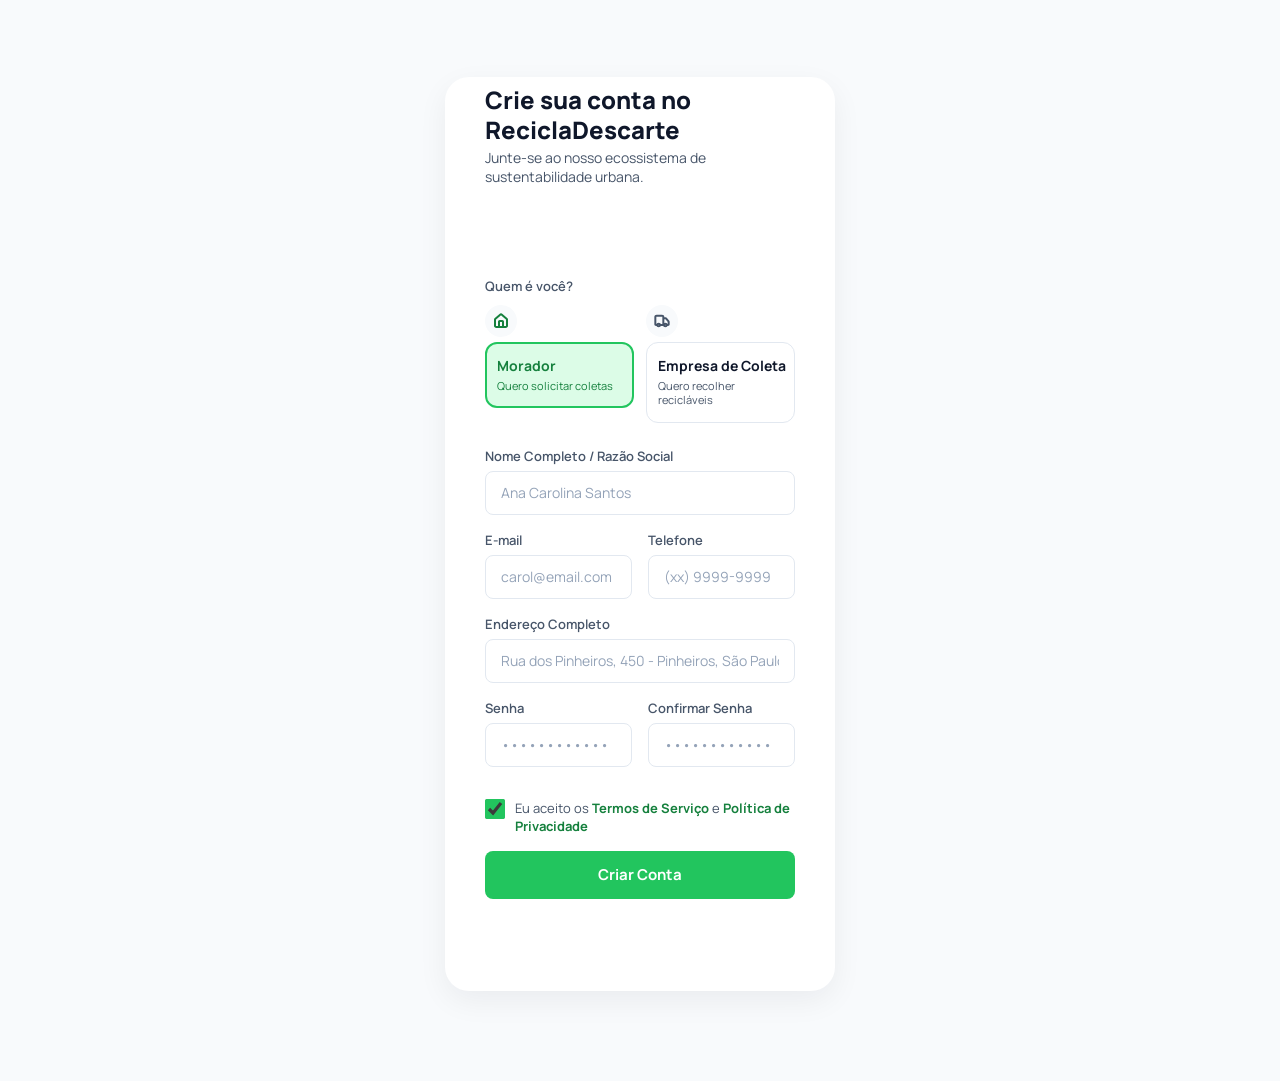
==== pages/cadastro.html @ 627e9cc2 "fix: alteração dos arquivos" ====
<!DOCTYPE html>
<html lang="pt-br">
<head>
  <meta charset="UTF-8">
  <meta name="viewport" content="width=device-width, initial-scale=1">
  <title>Cadastro | ReciclaDescarte</title>
  <meta name="description" content="Crie sua conta no ReciclaDescarte e junte-se ao nosso ecossistema de sustentabilidade urbana.">
  <link href="https://fonts.googleapis.com/css2?family=Manrope:wght@400;600;700;800&display=swap" rel="stylesheet">
  <link rel="stylesheet" href="../css/cadastro.css">
</head>
<body>

  <header class="topo">
    <h1>Crie sua conta no ReciclaDescarte</h1>
    <p>Junte-se ao nosso ecossistema de sustentabilidade urbana.</p>
  </header>

  <main>
    <form action="#" method="post">

      
      <fieldset>
        <legend>Quem é você?</legend>

        <div class="opcoes">
          <p>
            <img src="../icon/icon-home.svg" alt="Ícone de morador">
            <input type="radio" id="tipo-morador" name="tipo" value="morador" checked>
            <label for="tipo-morador">
              <strong>Morador</strong><br>
              <small>Quero solicitar coletas</small>
            </label>
          </p>

          <p>
            <img src="../icon/icon-truck.svg" alt="Ícone de empresa de coleta">
            <input type="radio" id="tipo-empresa" name="tipo" value="empresa">
            <label for="tipo-empresa">
              <strong>Empresa de Coleta</strong><br>
              <small>Quero recolher recicláveis</small>
            </label>
          </p>
        </div>
      </fieldset>

      
      <p>
        <label for="nome">Nome Completo / Razão Social</label><br>
        <input type="text" id="nome" name="nome" placeholder="Ana Carolina Santos" required>
      </p>

      
      <div class="linha">
        <p>
          <label for="email">E-mail</label><br>
          <input type="email" id="email" name="email" placeholder="carol@email.com" required>
        </p>

        <p>
          <label for="telefone">Telefone</label><br>
          <input type="tel" id="telefone" name="telefone" placeholder="(xx) 9999-9999" required>
        </p>
      </div>

      
      <p>
        <label for="endereco">Endereço Completo</label><br>
        <input type="text" id="endereco" name="endereco" placeholder="Rua dos Pinheiros, 450 - Pinheiros, São Paulo - SP" required>
      </p>

      
      <div class="linha">
        <p>
          <label for="senha">Senha</label><br>
          <input type="password" id="senha" name="senha" placeholder="••••••••••••" required>
        </p>

        <p>
          <label for="confirmar-senha">Confirmar Senha</label><br>
          <input type="password" id="confirmar-senha" name="confirmar-senha" placeholder="••••••••••••" required>
        </p>
      </div>

      
      <p class="termos">
        <input type="checkbox" id="termos" name="termos" checked required>
        <label for="termos">
          Eu aceito os <a href="termos.html">Termos de Serviço</a> e <a href="privacidade.html">Política de Privacidade</a>
        </label>
      </p>

      <button type="submit">Criar Conta</button>

    </form>
  </main>

</body>
</html>
---- css/cadastro.css ----
* { box-sizing: border-box; }

:root {
    --cor-texto:        #0F172A;  
    --cor-texto-suave:  #475569;  
    --cor-placeholder:  #94A3B8;  
    --cor-borda:        #E2E8F0;  
    --cor-branco:       #FFFFFF;  
    --cor-fundo:        #F8FAFC;  
    --cor-verde-escuro: #15803D;  
    --cor-verde:        #22C55E;  
    --cor-verde-claro:  #DCFCE7;  
}


body {
    margin: 0;
    padding-bottom: 90px;
    font-family: 'Manrope', system-ui, -apple-system, 'Segoe UI', Helvetica, Arial, sans-serif;
    color: var(--cor-texto);
    background: var(--cor-fundo);
}


br { display: none; }


.topo {
    max-width: 390px;
    margin: 0 auto;
    padding: 85px 40px 0;
}
h1 {
    margin: 0;
    font-size: 24px;
    font-weight: 800;
    line-height: 1.25;
    color: var(--cor-texto);
}
.topo p {
    margin: 4px 0 0;
    font-size: 14px;
    line-height: 1.35;
    color: var(--cor-texto-suave);
}


main {
    max-width: 390px;
    margin: -110px auto 0;
    padding: 120px 40px 92px;
    background: var(--cor-branco);
    border-radius: 24px;
    box-shadow: 0 10px 30px rgba(15, 23, 42, 0.06);
}


label, legend {
    display: block;
    padding: 0;
    font-size: 13px;
    font-weight: 600;
    line-height: 18px;
    color: var(--cor-texto-suave);
}

legend {
    position: relative;
    top: 80px;
}
form label { margin-bottom: 6px; }


fieldset {
    min-width: 0;
    margin: 0 0 24px;
    padding: 0;
    border: 0;
}


.opcoes {
    display: flex;
    gap: 12px;
    margin-top: 90px;
}
.opcoes p {
    position: relative;
    flex: 1;
    min-width: 0;
    margin: 0;
}


input[type="radio"] {
    position: absolute;
    opacity: 0;
}
.opcoes label {
    margin: 0;
    padding: 14px 8px 14px 11px;
    border: 1px solid var(--cor-borda);
    border-radius: 12px;
    background: var(--cor-branco);
    color: var(--cor-texto);
    font-weight: 400;
    cursor: pointer;
}
.opcoes strong {
    display: block;
    font-size: 14px;
    font-weight: 700;
    line-height: 1.3;
}
.opcoes small {
    display: block;
    margin-top: 4px;
    font-size: 11px;
    line-height: 1.3;
    color: var(--cor-texto-suave);
}


input[type="radio"]:checked + label {
    padding: 13px 7px 13px 10px;
    border: 2px solid var(--cor-verde);
    background: var(--cor-verde-claro);
    color: var(--cor-verde-escuro);
}
input[type="radio"]:checked + label small {
    color: var(--cor-verde-escuro);
}

input[type="radio"]:focus-visible + label {
    outline: 2px solid var(--cor-verde);
    outline-offset: 2px;
}


form p { margin: 0 0 16px; }

.linha { display: flex; gap: 16px; }
.linha p { flex: 1; min-width: 0; }

input[type="text"],
input[type="email"],
input[type="tel"],
input[type="password"] {
    width: 100%;
    height: 44px;
    padding: 0 15px;
    border: 1px solid var(--cor-borda);
    border-radius: 8px;
    background: var(--cor-branco);
    font: inherit;
    font-size: 14px;
    color: var(--cor-texto);
}
input::placeholder { color: var(--cor-placeholder); }

.termos {
    display: flex;
    gap: 10px;
    align-items: flex-start;
    margin: 16px 0 16px;
}
.termos input {
    flex-shrink: 0;
    width: 20px;
    height: 20px;
    margin: 0;
    accent-color: var(--cor-verde);
}
.termos label {
    margin: 0;
    font-weight: 400;
}
a {
    color: var(--cor-verde-escuro);
    font-weight: 700;
    text-decoration: none;
}

button {
    display: block;
    width: 100%;
    height: 48px;
    border: none;
    border-radius: 8px;
    background: var(--cor-verde);
    color: var(--cor-branco);
    font: inherit;
    font-size: 15px;
    font-weight: 700;
    cursor: pointer;
}
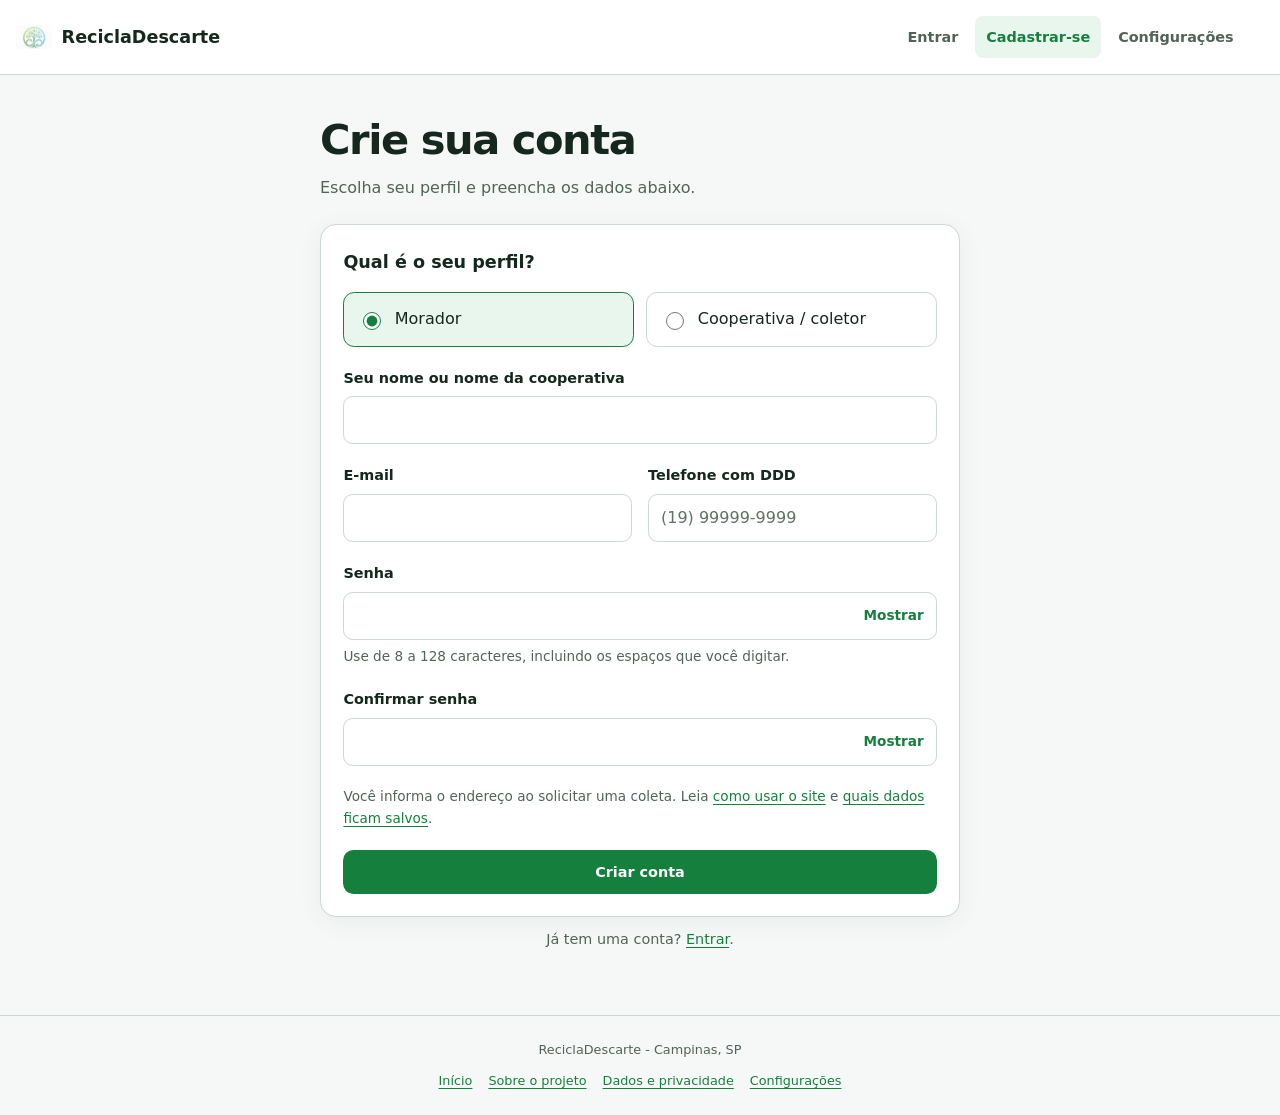
==== commit 0d00d3ff: "feat: js totalmente atualizado e separado adequadamente em modulos. Agora o código funciona como se " ====
--- a/pages/cadastro.html
+++ b/pages/cadastro.html
@@ -1,98 +1,110 @@
 <!DOCTYPE html>
-<html lang="pt-br">
+<html lang="pt-BR">
 <head>
-  <meta charset="UTF-8">
-  <meta name="viewport" content="width=device-width, initial-scale=1">
-  <title>Cadastro | ReciclaDescarte</title>
-  <meta name="description" content="Crie sua conta no ReciclaDescarte e junte-se ao nosso ecossistema de sustentabilidade urbana.">
-  <link href="https://fonts.googleapis.com/css2?family=Manrope:wght@400;600;700;800&display=swap" rel="stylesheet">
-  <link rel="stylesheet" href="../css/cadastro.css">
+    <meta charset="UTF-8">
+    <meta name="viewport" content="width=device-width, initial-scale=1.0">
+    <meta name="description" content="Crie seu perfil de morador ou cooperativa no ReciclaDescarte.">
+    <meta name="color-scheme" content="light dark">
+    <title>Criar conta | ReciclaDescarte</title>
+    <link rel="icon" href="../imagens/logo.png" type="image/png">
+    <link rel="stylesheet" href="../css/base.css">
+    <link rel="stylesheet" href="../css/cadastro.css">
 </head>
-<body>
+<body data-pagina="cadastro">
 
-  <header class="topo">
-    <h1>Crie sua conta no ReciclaDescarte</h1>
-    <p>Junte-se ao nosso ecossistema de sustentabilidade urbana.</p>
-  </header>
+    <a class="pular-conteudo" href="#conteudo">Pular para o conteúdo</a>
 
-  <main>
-    <form action="#" method="post">
+    <header id="cabecalho-app" class="cabecalho-app"></header>
 
-      
-      <fieldset>
-        <legend>Quem é você?</legend>
+    <div id="faixa-demo" class="faixa-demo" hidden></div>
 
-        <div class="opcoes">
-          <p>
-            <img src="../icon/icon-home.svg" alt="Ícone de morador">
-            <input type="radio" id="tipo-morador" name="tipo" value="morador" checked>
-            <label for="tipo-morador">
-              <strong>Morador</strong><br>
-              <small>Quero solicitar coletas</small>
-            </label>
-          </p>
+    <div class="container">
+        <p id="mensagem-global" class="mensagem" role="status" aria-live="polite" hidden></p>
 
-          <p>
-            <img src="../icon/icon-truck.svg" alt="Ícone de empresa de coleta">
-            <input type="radio" id="tipo-empresa" name="tipo" value="empresa">
-            <label for="tipo-empresa">
-              <strong>Empresa de Coleta</strong><br>
-              <small>Quero recolher recicláveis</small>
-            </label>
-          </p>
+        <div id="recuperar-pagina" class="acoes" hidden>
+            <button id="recarregar-pagina" type="button" class="botao botao-secundario">Tentar novamente</button>
+            <a href="entrar.html">Voltar para Entrar</a>
         </div>
-      </fieldset>
+        <p id="carregamento" class="mensagem" role="status" hidden>Verificando acesso…</p>
+        <noscript>
+            <p class="mensagem">Ative o JavaScript para usar os formulários e as configurações. <a href="../index.html">Página inicial</a>.</p>
+        </noscript>
+    </div>
 
-      
-      <p>
-        <label for="nome">Nome Completo / Razão Social</label><br>
-        <input type="text" id="nome" name="nome" placeholder="Ana Carolina Santos" required>
-      </p>
+    <main id="conteudo" class="container tela-cadastro" tabindex="-1">
 
-      
-      <div class="linha">
-        <p>
-          <label for="email">E-mail</label><br>
-          <input type="email" id="email" name="email" placeholder="carol@email.com" required>
-        </p>
+        <h1>Crie sua conta</h1>
+        <p>Escolha seu perfil e preencha os dados abaixo.</p>
 
-        <p>
-          <label for="telefone">Telefone</label><br>
-          <input type="tel" id="telefone" name="telefone" placeholder="(xx) 9999-9999" required>
-        </p>
-      </div>
+        <form id="form-cadastro" class="card pilha" method="post">
+            <fieldset>
+                <legend>Qual é o seu perfil?</legend>
 
-      
-      <p>
-        <label for="endereco">Endereço Completo</label><br>
-        <input type="text" id="endereco" name="endereco" placeholder="Rua dos Pinheiros, 450 - Pinheiros, São Paulo - SP" required>
-      </p>
+                <div class="perfis">
+                    <label class="perfil-opcao">
+                        <input type="radio" name="tipo" value="morador" checked required>
+                        <span>Morador</span>
+                    </label>
+                    <label class="perfil-opcao">
+                        <input type="radio" name="tipo" value="cooperativa" required>
+                        <span>Cooperativa / coletor</span>
+                    </label>
+                </div>
+            </fieldset>
 
-      
-      <div class="linha">
-        <p>
-          <label for="senha">Senha</label><br>
-          <input type="password" id="senha" name="senha" placeholder="••••••••••••" required>
-        </p>
+            <div class="campo">
+                <label for="nome">Seu nome ou nome da cooperativa</label>
+                <input id="nome" name="nome" type="text" autocomplete="name" minlength="2" maxlength="120" required>
+            </div>
 
-        <p>
-          <label for="confirmar-senha">Confirmar Senha</label><br>
-          <input type="password" id="confirmar-senha" name="confirmar-senha" placeholder="••••••••••••" required>
-        </p>
-      </div>
+            <div class="campo-duplo">
+                <div class="campo">
+                    <label for="email">E-mail</label>
+                    <input id="email" name="email" type="email" autocomplete="email" maxlength="254" required>
+                </div>
 
-      
-      <p class="termos">
-        <input type="checkbox" id="termos" name="termos" checked required>
-        <label for="termos">
-          Eu aceito os <a href="termos.html">Termos de Serviço</a> e <a href="privacidade.html">Política de Privacidade</a>
-        </label>
-      </p>
+                <div class="campo">
+                    <label for="telefone">Telefone com DDD</label>
+                    <input id="telefone" name="telefone" type="tel" autocomplete="tel-national" maxlength="20" placeholder="(19) 99999-9999" required>
+                </div>
+            </div>
 
-      <button type="submit">Criar Conta</button>
+            <div class="campo">
+                <label for="senha">Senha</label>
 
-    </form>
-  </main>
+                <div class="senha-wrapper">
+                    <input id="senha" name="senha" type="password" autocomplete="new-password" minlength="8" maxlength="128" aria-describedby="ajuda-senha" required>
+                    <button type="button" class="botao-texto" data-mostrar-senha="senha" aria-controls="senha" aria-pressed="false">Mostrar</button>
+                </div>
+                <small id="ajuda-senha" class="texto-pequeno">Use de 8 a 128 caracteres, incluindo os espaços que você digitar.</small>
+            </div>
 
+            <div class="campo">
+                <label for="confirmar-senha">Confirmar senha</label>
+
+                <div class="senha-wrapper">
+                    <input id="confirmar-senha" name="confirmar_senha" type="password" autocomplete="new-password" minlength="8" maxlength="128" required>
+                    <button type="button" class="botao-texto" data-mostrar-senha="confirmar-senha" aria-controls="confirmar-senha" aria-pressed="false">Mostrar</button>
+                </div>
+            </div>
+            <p class="texto-pequeno">Você informa o endereço ao solicitar uma coleta. Leia <a href="sobre.html#uso">como usar o site</a> e <a href="sobre.html#privacidade">quais dados ficam salvos</a>.</p>
+            <p id="mensagem-form" class="mensagem" role="status" hidden></p>
+            <button type="submit" class="botao botao-primario botao-largo">Criar conta</button>
+        </form>
+        <p class="voltar-login">Já tem uma conta? <a href="entrar.html">Entrar</a>.</p>
+    </main>
+
+    <footer class="rodape">
+        <p>ReciclaDescarte - Campinas, SP</p>
+
+        <nav aria-label="Links do rodapé">
+            <a href="../index.html">Início</a>
+            <a href="sobre.html">Sobre o projeto</a>
+            <a href="sobre.html#privacidade">Dados e privacidade</a>
+            <a href="configuracoes.html">Configurações</a>
+        </nav>
+    </footer>
+
+    <script type="module" src="../scripts/main.js"></script>
 </body>
 </html>
--- a/css/base.css
+++ b/css/base.css
@@ -0,0 +1,784 @@
+/* Tokens e componentes compartilhados entre as páginas. Carregar antes do CSS da página. */
+:root {
+    color-scheme: light;
+    --verde: #15803d;
+    --verde-hover: #166534;
+    --verde-suave: #e9f6ee;
+    --fundo: #f6f8f7;
+    --superficie: #fff;
+    --texto: #15271e;
+    --suave: #526359;
+    --borda: #ccd8d0;
+    --erro: #a51c30;
+    --erro-fundo: #fff0f2;
+    --aviso: #754b0b;
+    --aviso-fundo: #fff6de;
+    --sombra: 0 5px 24px #173e2510;
+    font-family:
+        system-ui,
+        -apple-system,
+        BlinkMacSystemFont,
+        "Segoe UI",
+        sans-serif;
+    font-size: 16px;
+}
+
+:root[data-tema="escuro"] {
+    color-scheme: dark;
+    --verde: #86efac;
+    --verde-hover: #bbf7d0;
+    --verde-suave: #183e2b;
+    --fundo: #101b15;
+    --superficie: #1b2b21;
+    --texto: #edf5ef;
+    --suave: #b8c8bd;
+    --borda: #486052;
+    --erro: #ffabb8;
+    --erro-fundo: #411f27;
+    --aviso: #ffe0a3;
+    --aviso-fundo: #3d321b;
+    --sombra: 0 5px 24px #0002;
+}
+
+:root[data-texto="grande"] {
+    font-size: 18px;
+}
+
+* {
+    box-sizing: border-box;
+}
+
+body {
+    margin: 0;
+    background: var(--fundo);
+    color: var(--texto);
+    line-height: 1.6;
+}
+
+img {
+    display: block;
+    max-width: 100%;
+    height: auto;
+}
+
+h1,
+h2,
+h3,
+p {
+    margin: 0;
+}
+
+h1 {
+    font-size: clamp(1.8rem, 3.5vw, 2.6rem);
+    line-height: 1.18;
+    letter-spacing: -0.035em;
+}
+
+h2 {
+    font-size: 1.4rem;
+    line-height: 1.35;
+    letter-spacing: -0.02em;
+}
+
+h3 {
+    font-size: 1.08rem;
+    line-height: 1.4;
+}
+
+a {
+    color: var(--verde);
+    text-underline-offset: 0.2em;
+}
+
+a:hover {
+    color: var(--verde-hover);
+}
+
+button,
+input,
+select,
+textarea {
+    font: inherit;
+}
+
+button,
+a,
+input,
+select,
+textarea,
+summary {
+    -webkit-tap-highlight-color: transparent;
+}
+
+button {
+    cursor: pointer;
+}
+
+button:disabled {
+    cursor: not-allowed;
+    opacity: 0.58;
+}
+
+[hidden] {
+    display: none !important;
+}
+
+:focus-visible {
+    outline: 3px solid var(--verde);
+    outline-offset: 4px;
+}
+
+:target {
+    scroll-margin-top: 2rem;
+}
+
+.pular-conteudo {
+    position: absolute;
+    top: -8rem;
+    left: 1rem;
+    z-index: 20;
+    padding: 0.7rem;
+    background: var(--superficie);
+}
+
+.pular-conteudo:focus {
+    top: 1rem;
+}
+
+.sr-only {
+    position: absolute;
+    width: 1px;
+    height: 1px;
+    padding: 0;
+    margin: -1px;
+    overflow: hidden;
+    clip-path: inset(50%);
+    white-space: nowrap;
+    border: 0;
+}
+
+.container {
+    width: min(1200px, calc(100% - 2rem));
+    margin: 0 auto;
+}
+
+.conteudo-app {
+    padding-block: 2.5rem 4rem;
+}
+
+.cabecalho-app,
+.cabecalho-publico {
+    padding: 1rem max(1rem, calc((100% - 1280px) / 2));
+    border-bottom: 1px solid var(--borda);
+    background: var(--superficie);
+    display: flex;
+    flex-wrap: wrap;
+    align-items: center;
+    gap: 1rem;
+}
+
+.marca {
+    display: inline-flex;
+    align-items: center;
+    gap: 0.6rem;
+    font-size: 1.1rem;
+    font-weight: 800;
+    color: var(--texto);
+    text-decoration: none;
+}
+
+.marca img {
+    width: 36px;
+    height: 36px;
+    object-fit: contain;
+}
+
+.menu-toggle {
+    margin-left: auto;
+}
+
+.navegacao-app {
+    display: none;
+    order: 3;
+    width: 100%;
+    flex-direction: column;
+    gap: 0.35rem;
+}
+
+.navegacao-app.aberto {
+    display: flex;
+}
+
+.navegacao-app a {
+    color: var(--suave);
+    padding: 0.6rem 0.7rem;
+    border-radius: 0.5rem;
+    text-decoration: none;
+    font-size: 0.9rem;
+    font-weight: 650;
+}
+
+.navegacao-app a[aria-current="page"] {
+    background: var(--verde-suave);
+    color: var(--verde);
+}
+
+.conta {
+    display: flex;
+    align-items: center;
+    gap: 0.65rem;
+    margin-left: auto;
+}
+
+.conta-texto {
+    display: none;
+    font-size: 0.8rem;
+    line-height: 1.4;
+    max-width: 150px;
+    overflow-wrap: anywhere;
+}
+
+.conta-texto small,
+.conta-texto strong {
+    display: block;
+}
+
+.conta-texto small {
+    color: var(--suave);
+}
+
+.avatar {
+    display: inline-grid;
+    place-items: center;
+    width: 34px;
+    height: 34px;
+    border-radius: 50%;
+    background: var(--verde-suave);
+    color: var(--verde);
+    font-size: 0.8rem;
+    font-weight: 800;
+}
+
+.botao {
+    display: inline-flex;
+    align-items: center;
+    justify-content: center;
+    gap: 0.4rem;
+    min-height: 44px;
+    border: 1px solid transparent;
+    border-radius: 0.65rem;
+    padding: 0.7rem 1.1rem;
+    font-weight: 700;
+    font-size: 0.9rem;
+    text-decoration: none;
+    text-align: center;
+    line-height: 1.4;
+    transition: background-color 0.15s;
+}
+
+.botao-primario {
+    background: var(--verde);
+    color: #fff;
+}
+
+.botao-primario:hover {
+    background: var(--verde-hover);
+    color: #fff;
+}
+
+[data-tema="escuro"] .botao-primario,
+[data-tema="escuro"] .botao-primario:hover {
+    color: #102619;
+}
+
+.botao-secundario {
+    background: var(--superficie);
+    color: var(--verde);
+    border-color: var(--borda);
+}
+
+.botao-secundario:hover {
+    background: var(--verde-suave);
+    color: var(--verde);
+}
+
+.botao-texto {
+    border: 0;
+    padding: 0.6rem 0.3rem;
+    min-height: 44px;
+    color: var(--verde);
+    background: transparent;
+    text-decoration: underline;
+    text-underline-offset: 0.2em;
+    font-size: 0.85rem;
+    font-weight: 650;
+}
+
+.botao-largo {
+    width: 100%;
+}
+
+.acoes {
+    display: flex;
+    flex-wrap: wrap;
+    gap: 0.7rem;
+    align-items: center;
+}
+
+.linha-entre {
+    display: flex;
+    align-items: center;
+    justify-content: space-between;
+    flex-wrap: wrap;
+    gap: 0.8rem;
+}
+
+.cabecalho-pagina {
+    margin-bottom: 2rem;
+}
+
+.cabecalho-pagina p {
+    color: var(--suave);
+    max-width: 68ch;
+    margin-top: 0.65rem;
+}
+
+.card {
+    background: var(--superficie);
+    border: 1px solid var(--borda);
+    border-radius: 1rem;
+    padding: 1.4rem;
+    box-shadow: var(--sombra);
+    min-width: 0;
+}
+
+.pilha {
+    display: grid;
+    gap: 1.25rem;
+}
+
+.secao {
+    margin-top: 2rem;
+}
+
+.secao > .linha-entre {
+    margin-bottom: 1.2rem;
+}
+
+.grade-cards {
+    display: grid;
+    gap: 1rem;
+    grid-template-columns: repeat(auto-fit, minmax(min(100%, 290px), 1fr));
+}
+
+.card-coleta {
+    display: flex;
+    flex-direction: column;
+    gap: 0.65rem;
+}
+
+.card-coleta > .botao {
+    margin-top: auto;
+    align-self: start;
+}
+
+.card-coleta h3 {
+    overflow-wrap: anywhere;
+}
+
+.status {
+    display: inline-flex;
+    align-self: start;
+    padding: 0.25rem 0.65rem;
+    border-radius: 99px;
+    font-size: 0.75rem;
+    font-weight: 750;
+    white-space: nowrap;
+}
+
+.status-pendente {
+    background: var(--aviso-fundo);
+    color: var(--aviso);
+}
+
+.status-em_andamento {
+    background: var(--verde-suave);
+    color: var(--verde);
+}
+
+.status-concluido {
+    background: var(--fundo);
+    color: var(--suave);
+    border: 1px solid var(--borda);
+}
+
+.texto-suave {
+    color: var(--suave);
+}
+
+.texto-pequeno {
+    color: var(--suave);
+    font-size: 0.85rem;
+}
+
+.etiqueta {
+    display: inline-block;
+    color: var(--verde);
+    background: var(--verde-suave);
+    border-radius: 99px;
+    padding: 0.3rem 0.8rem;
+    font-weight: 700;
+    font-size: 0.78rem;
+}
+
+.mensagem {
+    border: 1px solid var(--borda);
+    border-radius: 0.6rem;
+    padding: 0.85rem 1rem;
+    color: var(--suave);
+    background: var(--superficie);
+    margin-block: 1rem;
+    overflow-wrap: anywhere;
+}
+
+.mensagem[data-tipo="erro"] {
+    color: var(--erro);
+    background: var(--erro-fundo);
+    border-color: var(--erro);
+}
+
+.mensagem[data-tipo="sucesso"] {
+    color: var(--verde);
+    background: var(--verde-suave);
+    border-color: var(--verde);
+}
+
+.faixa-demo {
+    background: var(--aviso-fundo);
+    color: var(--aviso);
+    padding: 0.45rem max(1rem, calc((100% - 1200px) / 2));
+    display: flex;
+    flex-wrap: wrap;
+    align-items: center;
+    justify-content: space-between;
+    gap: 0.3rem 1rem;
+    font-size: 0.8rem;
+}
+
+.faixa-demo .botao-texto {
+    color: inherit;
+}
+
+.estado-vazio {
+    padding: 2rem;
+    text-align: center;
+    border: 1px dashed var(--borda);
+    border-radius: 1rem;
+    color: var(--suave);
+    grid-column: 1 / -1;
+}
+
+.campo {
+    display: grid;
+    gap: 0.4rem;
+    min-width: 0;
+}
+
+.campo label,
+.rotulo {
+    font-size: 0.9rem;
+    font-weight: 650;
+}
+
+input:not([type="radio"]):not([type="checkbox"]),
+select,
+textarea {
+    width: 100%;
+    min-height: 46px;
+    border: 1px solid var(--borda);
+    border-radius: 0.6rem;
+    padding: 0.65rem 0.75rem;
+    color: var(--texto);
+    background: var(--superficie);
+    min-width: 0;
+}
+
+input::placeholder,
+textarea::placeholder {
+    color: var(--suave);
+    opacity: 0.9;
+}
+
+input[type="checkbox"],
+input[type="radio"] {
+    accent-color: var(--verde);
+    width: 1.15rem;
+    height: 1.15rem;
+    flex: 0 0 auto;
+}
+
+input[aria-invalid="true"],
+textarea[aria-invalid="true"],
+select[aria-invalid="true"] {
+    border-color: var(--erro);
+}
+
+input[type="file"] {
+    font-size: 0.8rem;
+}
+
+input[type="file"]::file-selector-button {
+    border: 0;
+    border-radius: 0.35rem;
+    background: var(--verde-suave);
+    color: var(--verde);
+    padding: 0.5rem;
+    margin-right: 0.6rem;
+    font: inherit;
+    cursor: pointer;
+}
+
+textarea {
+    resize: vertical;
+}
+
+fieldset {
+    min-width: 0;
+    margin: 0;
+    border: 0;
+    padding: 0;
+}
+
+legend {
+    font-weight: 750;
+    padding: 0;
+    margin-bottom: 1rem;
+    font-size: 1.1rem;
+}
+
+.campo-duplo {
+    display: grid;
+    gap: 1rem;
+}
+
+.checkbox-linha {
+    display: flex;
+    align-items: flex-start;
+    gap: 0.65rem;
+    font-size: 0.88rem;
+    cursor: pointer;
+}
+
+.checkbox-linha input {
+    margin-top: 0.25rem;
+}
+
+.senha-wrapper {
+    display: flex;
+    border: 1px solid var(--borda);
+    border-radius: 0.6rem;
+    background: var(--superficie);
+}
+
+.senha-wrapper input:not([type="checkbox"]) {
+    border: 0;
+    background: transparent;
+}
+
+.senha-wrapper button {
+    padding-inline: 0.75rem;
+    text-decoration: none;
+}
+
+.filtros {
+    display: grid;
+    gap: 0.8rem;
+    margin-bottom: 1.3rem;
+    align-items: end;
+}
+
+.mapa {
+    overflow: hidden;
+    border: 1px solid var(--borda);
+    border-radius: 0.8rem;
+    background: var(--verde-suave);
+}
+
+.mapa iframe {
+    display: block;
+    width: 100%;
+    height: 300px;
+    border: 0;
+}
+
+.mapa-vazio {
+    display: grid;
+    place-items: center;
+    padding: 1.8rem;
+    min-height: 220px;
+    color: var(--suave);
+    text-align: center;
+}
+
+.dialogo {
+    color: var(--texto);
+    background: var(--superficie);
+    border: 1px solid var(--borda);
+    border-radius: 1rem;
+    width: min(600px, calc(100% - 2rem));
+    max-height: 90dvh;
+    padding: 1.5rem;
+}
+
+.dialogo::backdrop {
+    background: #07170db3;
+}
+
+.dialogo > * + * {
+    margin-top: 1rem;
+}
+
+.detalhes-lista {
+    display: grid;
+    grid-template-columns: 1fr;
+    gap: 0.15rem;
+    margin-bottom: 0;
+}
+
+.detalhes-lista dt {
+    color: var(--suave);
+    font-size: 0.8rem;
+    margin-top: 0.6rem;
+}
+
+.detalhes-lista dd {
+    margin: 0;
+    overflow-wrap: anywhere;
+    white-space: pre-wrap;
+}
+
+.foto-detalhe {
+    width: 100%;
+    max-height: 260px;
+    object-fit: contain;
+    border-radius: 0.6rem;
+    background: var(--fundo);
+}
+
+.rodape {
+    margin-top: auto;
+    border-top: 1px solid var(--borda);
+    padding: 1.5rem 1rem;
+    text-align: center;
+    color: var(--suave);
+    font-size: 0.8rem;
+}
+
+.rodape nav {
+    display: flex;
+    flex-wrap: wrap;
+    justify-content: center;
+    gap: 1rem;
+    margin-top: 0.65rem;
+}
+
+.prosa {
+    max-width: 760px;
+}
+
+.prosa h2 {
+    margin-top: 2rem;
+    margin-bottom: 0.75rem;
+}
+
+.prosa p + p {
+    margin-top: 0.8rem;
+}
+
+details {
+    border: 1px solid var(--borda);
+    border-radius: 0.7rem;
+    padding: 0.8rem;
+}
+
+summary {
+    cursor: pointer;
+    font-weight: 650;
+    font-size: 0.9rem;
+}
+
+details[open] > summary {
+    margin-bottom: 1rem;
+}
+
+@media (min-width: 600px) {
+    .campo-duplo {
+        grid-template-columns: repeat(2, minmax(0, 1fr));
+    }
+
+    .conta-texto {
+        display: block;
+    }
+
+    .filtros {
+        grid-template-columns: repeat(2, minmax(0, 1fr));
+    }
+}
+
+@media (min-width: 1100px) {
+    .cabecalho-app {
+        gap: 0.7rem;
+    }
+
+    .menu-toggle {
+        display: none;
+    }
+
+    .navegacao-app {
+        display: flex;
+        order: initial;
+        width: auto;
+        flex-direction: row;
+        margin-left: auto;
+    }
+
+    .conta {
+        margin-left: 0.5rem;
+    }
+
+    .filtros {
+        grid-template-columns: minmax(180px, 1.6fr) repeat(3, minmax(130px, 1fr)) auto;
+    }
+}
+
+@media (max-width: 420px) {
+    .conta .avatar {
+        display: none;
+    }
+
+    .marca {
+        font-size: 0.95rem;
+    }
+
+    .card {
+        padding: 1.1rem;
+    }
+}
+
+@media (prefers-reduced-motion: reduce) {
+    *,
+    *::before,
+    *::after {
+        animation: none !important;
+        transition: none !important;
+        scroll-behavior: auto !important;
+    }
+}
+
+.reduzir-movimento *,
+.reduzir-movimento *::before,
+.reduzir-movimento *::after {
+    animation: none !important;
+    transition: none !important;
+    scroll-behavior: auto !important;
+}
--- a/css/cadastro.css
+++ b/css/cadastro.css
@@ -1,197 +1,42 @@
-
-* { box-sizing: border-box; }
-
-:root {
-    --cor-texto:        #0F172A;  
-    --cor-texto-suave:  #475569;  
-    --cor-placeholder:  #94A3B8;  
-    --cor-borda:        #E2E8F0;  
-    --cor-branco:       #FFFFFF;  
-    --cor-fundo:        #F8FAFC;  
-    --cor-verde-escuro: #15803D;  
-    --cor-verde:        #22C55E;  
-    --cor-verde-claro:  #DCFCE7;  
+/* Cadastro */
+.tela-cadastro {
+    max-width: 640px;
+    margin: 2.5rem auto 4rem;
 }
 
-
-body {
-    margin: 0;
-    padding-bottom: 90px;
-    font-family: 'Manrope', system-ui, -apple-system, 'Segoe UI', Helvetica, Arial, sans-serif;
-    color: var(--cor-texto);
-    background: var(--cor-fundo);
+.tela-cadastro > p {
+    margin: 0.65rem 0 1.5rem;
+    color: var(--suave);
 }
 
-
-br { display: none; }
-
-
-.topo {
-    max-width: 390px;
-    margin: 0 auto;
-    padding: 85px 40px 0;
-}
-h1 {
-    margin: 0;
-    font-size: 24px;
-    font-weight: 800;
-    line-height: 1.25;
-    color: var(--cor-texto);
-}
-.topo p {
-    margin: 4px 0 0;
-    font-size: 14px;
-    line-height: 1.35;
-    color: var(--cor-texto-suave);
+.perfis {
+    display: grid;
+    gap: 0.8rem;
 }
 
-
-main {
-    max-width: 390px;
-    margin: -110px auto 0;
-    padding: 120px 40px 92px;
-    background: var(--cor-branco);
-    border-radius: 24px;
-    box-shadow: 0 10px 30px rgba(15, 23, 42, 0.06);
+.perfil-opcao {
+    display: flex;
+    align-items: center;
+    gap: 0.65rem;
+    padding: 0.85rem;
+    border: 1px solid var(--borda);
+    border-radius: 0.7rem;
+    cursor: pointer;
 }
 
-
-label, legend {
-    display: block;
-    padding: 0;
-    font-size: 13px;
-    font-weight: 600;
-    line-height: 18px;
-    color: var(--cor-texto-suave);
+.perfil-opcao:has(input:checked) {
+    background: var(--verde-suave);
+    border-color: var(--verde);
 }
 
-legend {
-    position: relative;
-    top: 80px;
-}
-form label { margin-bottom: 6px; }
-
-
-fieldset {
-    min-width: 0;
-    margin: 0 0 24px;
-    padding: 0;
-    border: 0;
+.voltar-login {
+    margin-top: 1.3rem;
+    text-align: center;
+    font-size: 0.9rem;
 }
 
-
-.opcoes {
-    display: flex;
-    gap: 12px;
-    margin-top: 90px;
+@media (min-width: 500px) {
+    .perfis {
+        grid-template-columns: repeat(2, 1fr);
+    }
 }
-.opcoes p {
-    position: relative;
-    flex: 1;
-    min-width: 0;
-    margin: 0;
-}
-
-
-input[type="radio"] {
-    position: absolute;
-    opacity: 0;
-}
-.opcoes label {
-    margin: 0;
-    padding: 14px 8px 14px 11px;
-    border: 1px solid var(--cor-borda);
-    border-radius: 12px;
-    background: var(--cor-branco);
-    color: var(--cor-texto);
-    font-weight: 400;
-    cursor: pointer;
-}
-.opcoes strong {
-    display: block;
-    font-size: 14px;
-    font-weight: 700;
-    line-height: 1.3;
-}
-.opcoes small {
-    display: block;
-    margin-top: 4px;
-    font-size: 11px;
-    line-height: 1.3;
-    color: var(--cor-texto-suave);
-}
-
-
-input[type="radio"]:checked + label {
-    padding: 13px 7px 13px 10px;
-    border: 2px solid var(--cor-verde);
-    background: var(--cor-verde-claro);
-    color: var(--cor-verde-escuro);
-}
-input[type="radio"]:checked + label small {
-    color: var(--cor-verde-escuro);
-}
-
-input[type="radio"]:focus-visible + label {
-    outline: 2px solid var(--cor-verde);
-    outline-offset: 2px;
-}
-
-
-form p { margin: 0 0 16px; }
-
-.linha { display: flex; gap: 16px; }
-.linha p { flex: 1; min-width: 0; }
-
-input[type="text"],
-input[type="email"],
-input[type="tel"],
-input[type="password"] {
-    width: 100%;
-    height: 44px;
-    padding: 0 15px;
-    border: 1px solid var(--cor-borda);
-    border-radius: 8px;
-    background: var(--cor-branco);
-    font: inherit;
-    font-size: 14px;
-    color: var(--cor-texto);
-}
-input::placeholder { color: var(--cor-placeholder); }
-
-.termos {
-    display: flex;
-    gap: 10px;
-    align-items: flex-start;
-    margin: 16px 0 16px;
-}
-.termos input {
-    flex-shrink: 0;
-    width: 20px;
-    height: 20px;
-    margin: 0;
-    accent-color: var(--cor-verde);
-}
-.termos label {
-    margin: 0;
-    font-weight: 400;
-}
-a {
-    color: var(--cor-verde-escuro);
-    font-weight: 700;
-    text-decoration: none;
-}
-
-button {
-    display: block;
-    width: 100%;
-    height: 48px;
-    border: none;
-    border-radius: 8px;
-    background: var(--cor-verde);
-    color: var(--cor-branco);
-    font: inherit;
-    font-size: 15px;
-    font-weight: 700;
-    cursor: pointer;
-}
